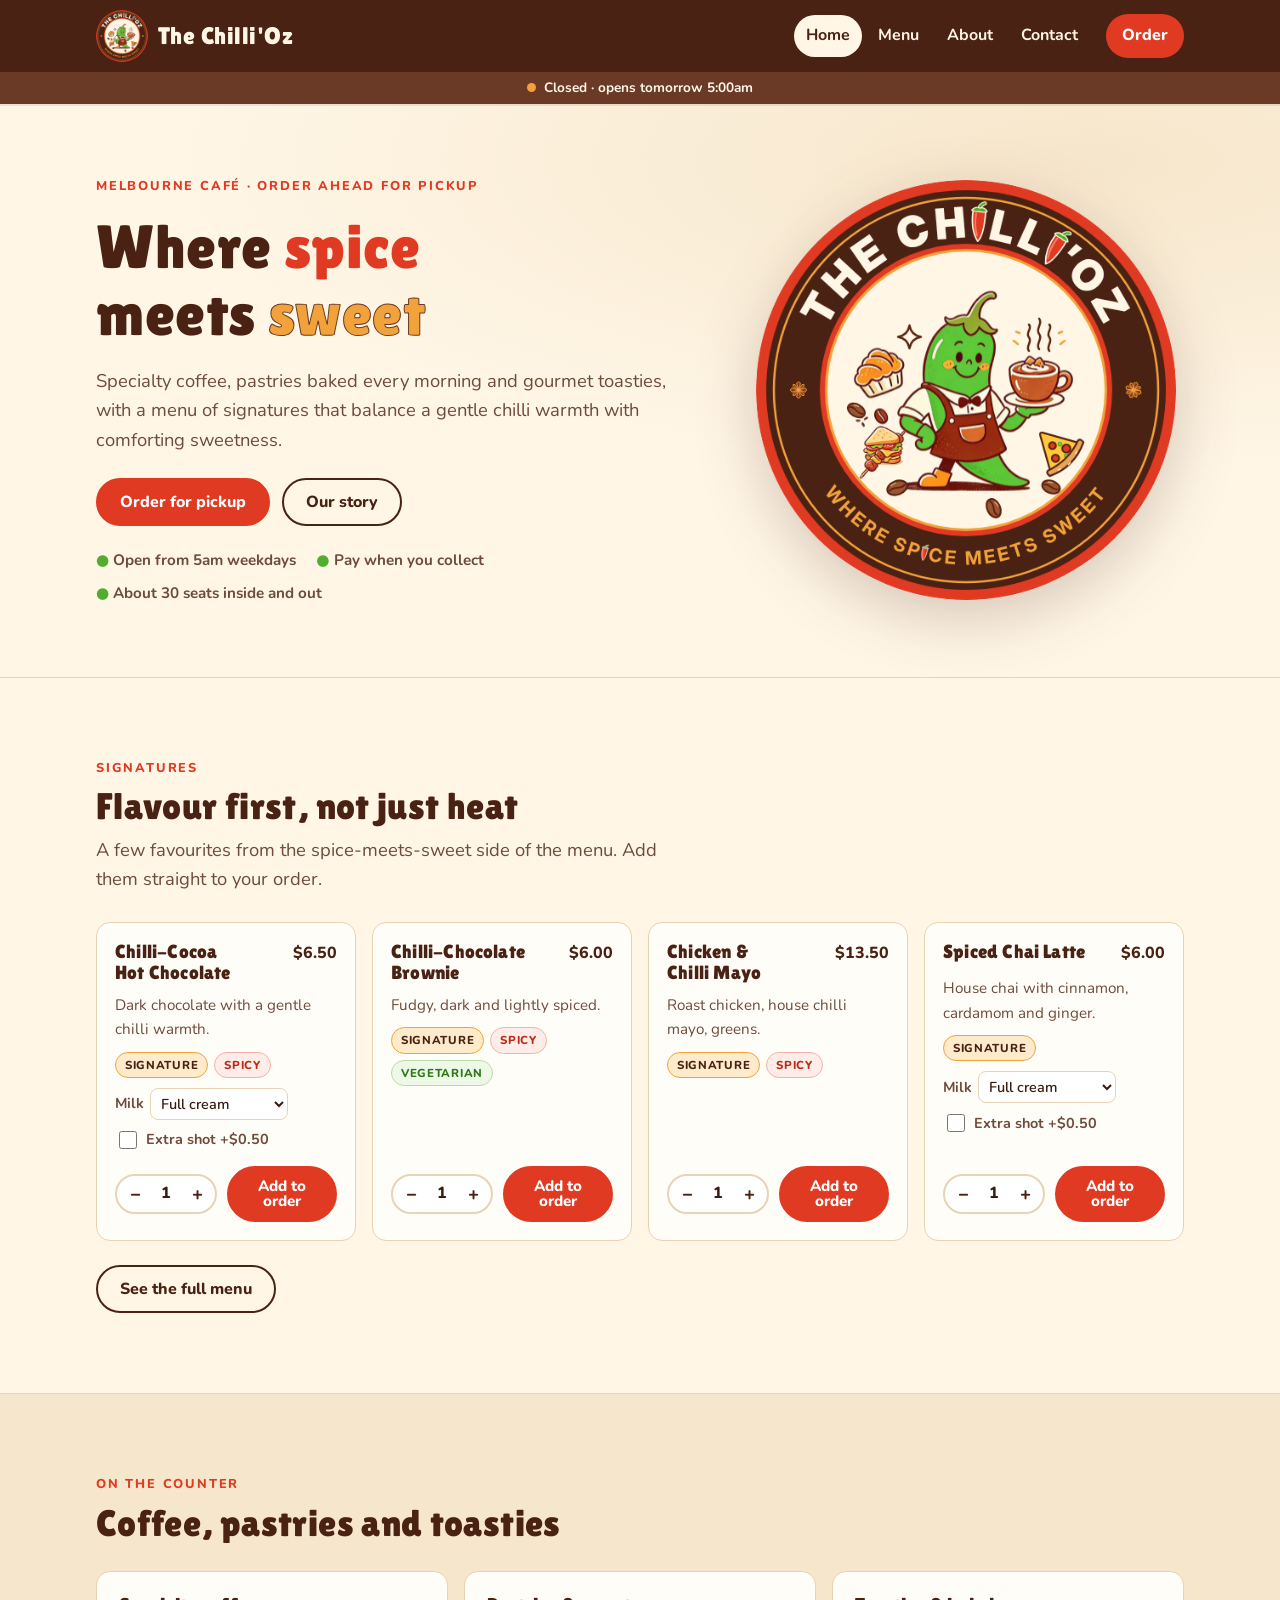
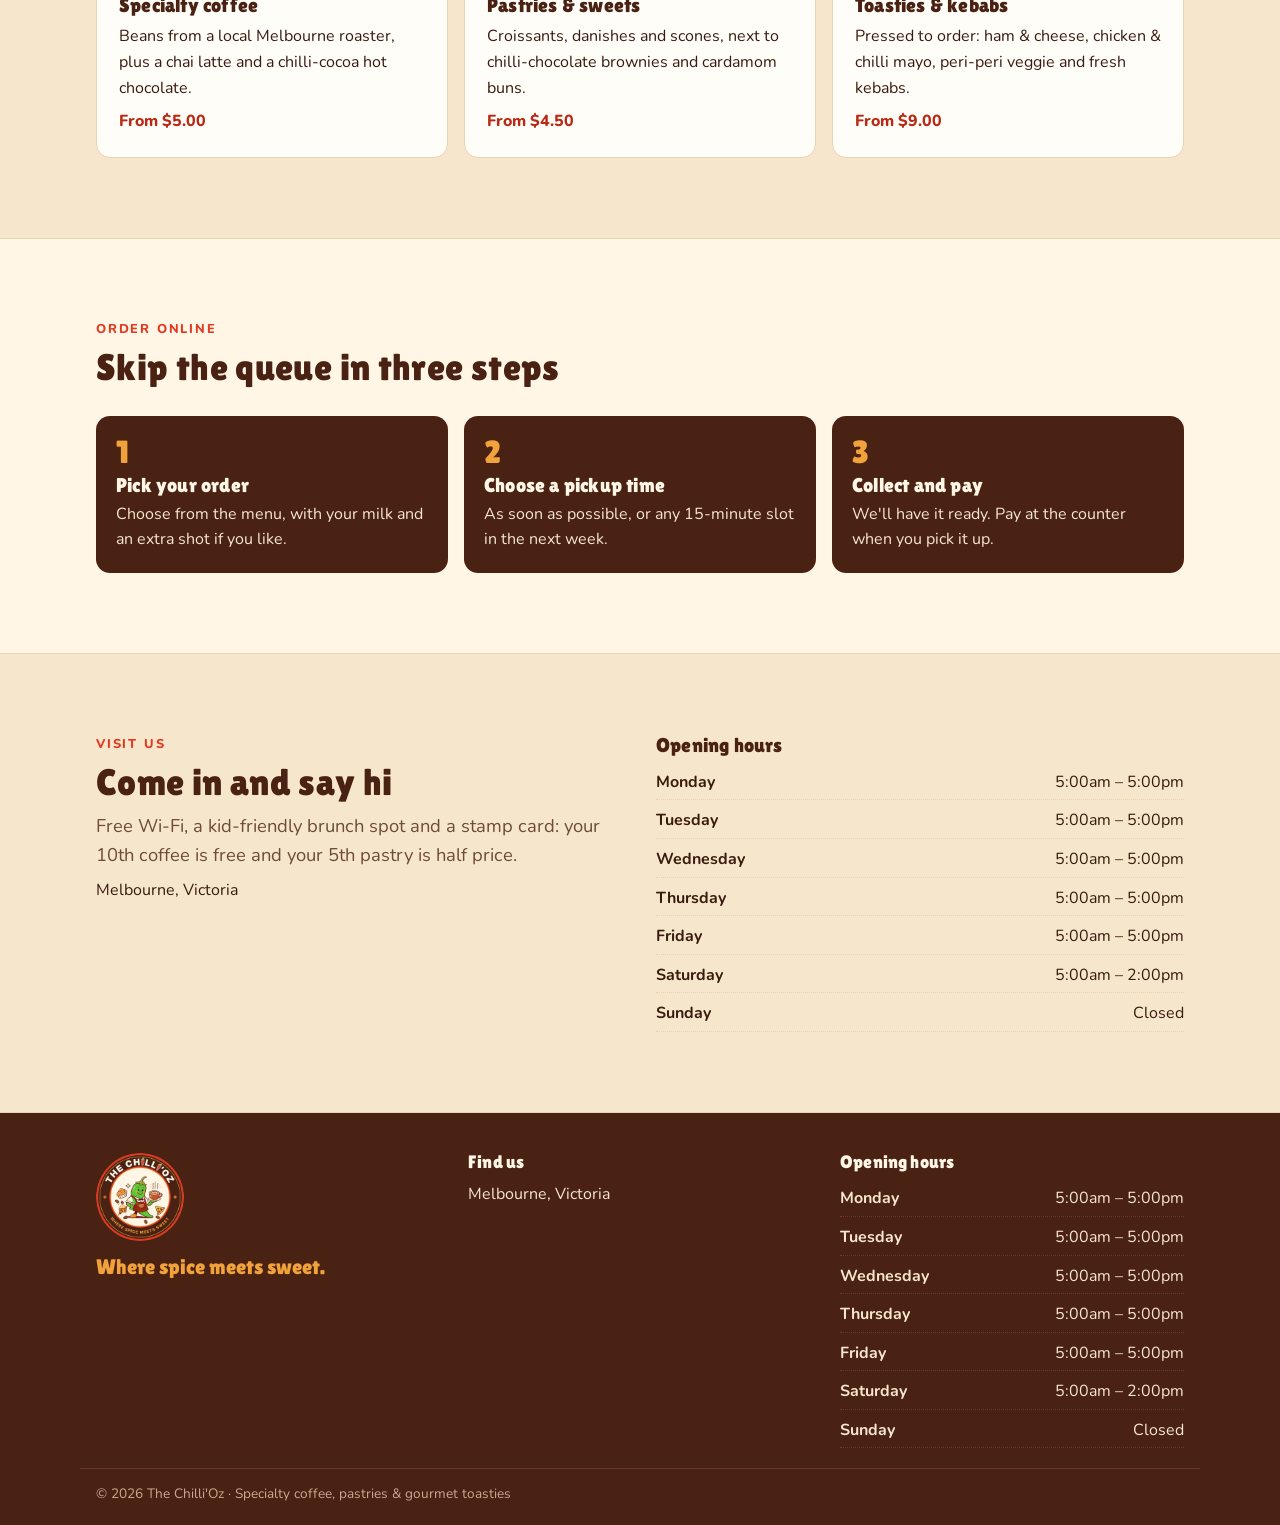
==== index.html @ d9698aa6 "Add The Chilli'Oz website with online ordering Static site for GitHub Pages: home, menu, about, cont" ====
<!doctype html>
<html lang="en-AU">
<head>
<meta charset="utf-8">
<meta name="viewport" content="width=device-width, initial-scale=1, viewport-fit=cover">
<title>The Chilli'Oz · Where spice meets sweet</title>
<meta name="description" content="Neighbourhood café in Melbourne serving specialty coffee, fresh pastries, gourmet toasties and spice-meets-sweet signatures. Order online for pickup.">
<meta name="theme-color" content="#4A2214">
<meta property="og:title" content="The Chilli'Oz · Where spice meets sweet">
<meta property="og:description" content="Neighbourhood café in Melbourne serving specialty coffee, fresh pastries, gourmet toasties and spice-meets-sweet signatures. Order online for pickup.">
<meta property="og:image" content="assets/img/logo.png">
<link rel="icon" type="image/png" href="assets/img/favicon.png">
<link rel="preconnect" href="https://fonts.googleapis.com">
<link rel="preconnect" href="https://fonts.gstatic.com" crossorigin>
<link rel="stylesheet" href="https://fonts.googleapis.com/css2?family=Lilita+One&family=Nunito:wght@400;600;700;800&display=swap">
<link rel="stylesheet" href="assets/css/style.css">
</head>
<body data-page="index">
<header class="site-header" id="site-header"></header>
<main id="main">
<section class="hero">
  <div class="wrap hero-inner">
    <div class="hero-copy">
      <p class="eyebrow">Melbourne café · Order ahead for pickup</p>
      <h1>Where <span class="spice">spice</span> meets <span class="sweet">sweet</span></h1>
      <p class="lead">Specialty coffee, pastries baked every morning and gourmet toasties, with a menu of signatures that balance a gentle chilli warmth with comforting sweetness.</p>
      <div class="hero-actions">
        <a class="btn" href="menu.html">Order for pickup</a>
        <a class="btn btn-ghost" href="about.html">Our story</a>
      </div>
      <ul class="hero-facts">
        <li>Open from 5am weekdays</li>
        <li>Pay when you collect</li>
        <li>About 30 seats inside and out</li>
      </ul>
    </div>
    <img class="hero-logo" src="assets/img/logo.png" alt="The Chilli'Oz logo: a cheerful green chilli barista serving a cappuccino" width="494" height="494">
  </div>
</section>

<section class="section">
  <div class="wrap">
    <div class="section-head">
      <p class="eyebrow">Signatures</p>
      <h2>Flavour first, not just heat</h2>
      <p class="lead">A few favourites from the spice-meets-sweet side of the menu. Add them straight to your order.</p>
    </div>
    <div class="item-grid" id="featured-root"></div>
    <p style="margin-top:24px"><a class="btn btn-ghost" href="menu.html">See the full menu</a></p>
  </div>
</section>

<section class="section band">
  <div class="wrap">
    <div class="section-head">
      <p class="eyebrow">On the counter</p>
      <h2>Coffee, pastries and toasties</h2>
    </div>
    <div class="trio">
      <div><h3>Specialty coffee</h3><p>Beans from a local Melbourne roaster, plus a chai latte and a chilli-cocoa hot chocolate.</p><p class="from">From $5.00</p></div>
      <div><h3>Pastries &amp; sweets</h3><p>Croissants, danishes and scones, next to chilli-chocolate brownies and cardamom buns.</p><p class="from">From $4.50</p></div>
      <div><h3>Toasties &amp; kebabs</h3><p>Pressed to order: ham &amp; cheese, chicken &amp; chilli mayo, peri-peri veggie and fresh kebabs.</p><p class="from">From $9.00</p></div>
    </div>
  </div>
</section>

<section class="section">
  <div class="wrap">
    <div class="section-head">
      <p class="eyebrow">Order online</p>
      <h2>Skip the queue in three steps</h2>
    </div>
    <ol class="steps">
      <li><h3>Pick your order</h3><p>Choose from the menu, with your milk and an extra shot if you like.</p></li>
      <li><h3>Choose a pickup time</h3><p>As soon as possible, or any 15-minute slot in the next week.</p></li>
      <li><h3>Collect and pay</h3><p>We'll have it ready. Pay at the counter when you pick it up.</p></li>
    </ol>
  </div>
</section>

<section class="section band">
  <div class="wrap visit">
    <div class="section-head" style="margin:0">
      <p class="eyebrow">Visit us</p>
      <h2>Come in and say hi</h2>
      <p class="lead">Free Wi-Fi, a kid-friendly brunch spot and a stamp card: your 10th coffee is free and your 5th pastry is half price.</p>
      <ul class="plain" id="visit-contact"></ul>
    </div>
    <div id="visit-hours"></div>
  </div>
</section>
</main>
<footer class="site-footer" id="site-footer"></footer>
<script src="assets/js/config.js"></script>
<script src="assets/js/menu-data.js"></script>
<script src="assets/js/site.js"></script>
<script src="assets/js/menu.js"></script>
<script>
document.addEventListener("DOMContentLoaded", function () {
  document.getElementById("visit-hours").innerHTML = '<h3 style="margin-bottom:10px">Opening hours</h3>' + Chillioz.hoursListHTML();
  document.getElementById("visit-contact").innerHTML = Chillioz.contactLinesHTML();
});
</script>
</body>
</html>
---- assets/css/style.css ----
/* The Chilli'Oz — brand colours from the business plan.
   Layout: espresso-brown header band, steamed-milk pages, chilli red for actions,
   jalapeño green for "open" and good news, golden pastry for highlights. */
:root {
  --espresso: #4A2214;
  --espresso-2: #6B3A26;
  --chilli: #E03A22;
  --chilli-dark: #B92A16;
  --jalapeno: #4FAE2E;
  --jalapeno-dark: #2F7A16;
  --pastry: #F2A23A;
  --milk: #FFF6E6;
  --crust: #F6E6CB;
  --card: #FFFDF8;
  --line: #E8D3B4;
  --ink: #3A1B10;
  --ink-soft: #6E4B3B;

  --font-display: "Lilita One", "Arial Rounded MT Bold", "Trebuchet MS", sans-serif;
  --font-body: "Nunito", "Segoe UI", system-ui, -apple-system, sans-serif;

  --radius: 14px;
  --wrap: 1120px;
  --gutter-l: max(16px, env(safe-area-inset-left, 0px));
  --gutter-r: max(16px, env(safe-area-inset-right, 0px));
  color-scheme: light;
}

*, *::before, *::after { box-sizing: border-box; }
html { -webkit-text-size-adjust: 100%; scroll-behavior: smooth; }
@media (prefers-reduced-motion: reduce) { html { scroll-behavior: auto; } * { transition: none !important; animation: none !important; } }

body {
  margin: 0;
  background: var(--milk);
  color: var(--ink);
  font: 400 1rem/1.6 var(--font-body);
}
img { max-width: 100%; height: auto; display: block; }
a { color: var(--chilli-dark); }
a:hover { color: var(--chilli); }
:focus-visible { outline: 3px solid var(--pastry); outline-offset: 2px; border-radius: 4px; }
[hidden] { display: none !important; }

h1, h2, h3 { font-family: var(--font-display); font-weight: 400; line-height: 1.1; color: var(--espresso); text-wrap: balance; margin: 0; letter-spacing: .01em; }
h1 { font-size: clamp(2.2rem, 6vw, 3.8rem); }
h2 { font-size: clamp(1.6rem, 3.6vw, 2.3rem); }
h3 { font-size: 1.25rem; }
p { margin: 0; }

.wrap { max-width: var(--wrap); margin: 0 auto; padding-left: var(--gutter-l); padding-right: var(--gutter-r); }
.section { padding-block: clamp(40px, 7vw, 80px); }
.section-head { display: grid; gap: 8px; margin-bottom: 28px; max-width: 60ch; }
.eyebrow { font-weight: 800; font-size: .8rem; letter-spacing: .14em; text-transform: uppercase; color: var(--chilli); }
.lead { font-size: 1.15rem; color: var(--ink-soft); max-width: 58ch; }

/* ---------- buttons ---------- */
.btn {
  display: inline-flex; align-items: center; justify-content: center; gap: 8px;
  font: 800 1rem/1 var(--font-body);
  padding: 14px 22px; border-radius: 999px; border: 2px solid var(--chilli);
  background: var(--chilli); color: #fff; text-decoration: none; cursor: pointer;
  transition: background .15s, transform .15s;
}
.btn:hover { background: var(--chilli-dark); border-color: var(--chilli-dark); color: #fff; }
.btn:active { transform: translateY(1px); }
.btn:disabled { opacity: .6; cursor: progress; }
.btn-ghost { background: transparent; color: var(--espresso); border-color: var(--espresso); }
.btn-ghost:hover { background: var(--espresso); color: var(--milk); border-color: var(--espresso); }
.link-btn { background: none; border: 0; padding: 4px; font: inherit; font-size: .85rem; color: var(--ink-soft); text-decoration: underline; cursor: pointer; }
.link-btn:hover { color: var(--chilli-dark); }

/* ---------- header ---------- */
body::before { content: ""; position: fixed; inset: 0 0 auto; height: env(safe-area-inset-top, 0px); z-index: 30; background: var(--espresso); }
.site-header { position: sticky; top: env(safe-area-inset-top, 0px); z-index: 20; background: var(--espresso); color: var(--milk); box-shadow: 0 2px 0 rgba(0,0,0,.08); }
.header-inner {
  max-width: var(--wrap); margin: 0 auto; padding: 10px var(--gutter-r) 10px var(--gutter-l);
  display: flex; align-items: center; gap: 16px;
}
.brand { display: flex; align-items: center; gap: 10px; text-decoration: none; color: var(--milk); margin-right: auto; }
.brand img { width: 52px; height: 52px; border-radius: 50%; }
.brand-name { font-family: var(--font-display); font-size: 1.5rem; letter-spacing: .02em; }
.brand:hover { color: var(--pastry); }
.site-nav { display: flex; gap: 4px; }
.site-nav a { color: var(--milk); text-decoration: none; font-weight: 700; padding: 8px 12px; border-radius: 999px; }
.site-nav a:hover { background: var(--espresso-2); color: #fff; }
.site-nav a[aria-current="page"] { background: var(--milk); color: var(--espresso); }
.cart-link { display: inline-flex; align-items: center; gap: 8px; background: var(--chilli); color: #fff; text-decoration: none; font-weight: 800; padding: 9px 16px; border-radius: 999px; }
.cart-link:hover { background: var(--chilli-dark); color: #fff; }
.cart-count { background: var(--milk); color: var(--chilli-dark); border-radius: 999px; min-width: 24px; padding: 1px 7px; text-align: center; font-size: .85rem; font-variant-numeric: tabular-nums; }
.nav-toggle { display: none; background: transparent; color: var(--milk); border: 2px solid var(--espresso-2); border-radius: 999px; padding: 4px 14px; font: 700 1.3rem var(--font-body); cursor: pointer; }
.status-strip { display: flex; align-items: center; justify-content: center; gap: 8px; font-size: .85rem; font-weight: 700; padding: 5px var(--gutter-r) 5px var(--gutter-l); background: var(--espresso-2); color: var(--milk); }
.status-strip .dot { width: 9px; height: 9px; border-radius: 50%; background: var(--pastry); }
.status-strip.is-open .dot { background: #7BE04F; box-shadow: 0 0 0 3px rgba(123,224,79,.25); }

@media (max-width: 760px) {
  .brand-name { font-size: 1.2rem; }
  .brand img { width: 44px; height: 44px; }
  .nav-toggle { display: inline-block; }
  .header-inner { flex-wrap: wrap; gap: 10px; }
  .site-nav { display: none; order: 3; width: 100%; flex-direction: column; padding-bottom: 6px; }
  .site-header.nav-open .site-nav { display: flex; }
  .site-nav a { padding: 10px 12px; }
}
@media (max-width: 380px) { .brand-name { display: none; } }

/* ---------- hero ---------- */
.hero { background: radial-gradient(120% 90% at 85% 10%, var(--crust) 0%, var(--milk) 60%); border-bottom: 1px solid var(--line); }
.hero-inner { display: grid; grid-template-columns: minmax(0, 1.15fr) minmax(0, .85fr); align-items: center; gap: clamp(24px, 5vw, 64px); padding-block: clamp(36px, 6vw, 72px); }
.hero-copy { display: grid; gap: 18px; min-width: 0; }
.hero h1 .spice { color: var(--chilli); }
.hero h1 .sweet { color: var(--pastry); -webkit-text-stroke: 1px var(--espresso-2); }
.hero-actions { display: flex; flex-wrap: wrap; gap: 12px; margin-top: 6px; }
.hero-facts { display: flex; flex-wrap: wrap; gap: 8px 20px; font-size: .95rem; color: var(--ink-soft); font-weight: 700; padding: 0; margin: 4px 0 0; list-style: none; }
.hero-facts li::before { content: "● "; color: var(--jalapeno); }
.hero-logo { justify-self: center; width: min(100%, 420px); filter: drop-shadow(0 18px 30px rgba(74,34,20,.22)); }
@media (max-width: 760px) {
  .hero-inner { grid-template-columns: 1fr; }
  .hero-logo { order: -1; width: min(70%, 280px); }
}

/* ---------- menu items ---------- */
.item-grid { display: grid; grid-template-columns: repeat(auto-fill, minmax(260px, 1fr)); gap: 16px; }
.item {
  display: flex; flex-direction: column; gap: 10px;
  background: var(--card); border: 1px solid var(--line); border-radius: var(--radius); padding: 18px;
}
.item-head { display: flex; justify-content: space-between; align-items: baseline; gap: 12px; }
.item-name { font-size: 1.2rem; min-width: 0; }
.item-price { font-weight: 800; color: var(--espresso); font-variant-numeric: tabular-nums; white-space: nowrap; }
.item-desc { color: var(--ink-soft); font-size: .95rem; }
.tags { display: flex; flex-wrap: wrap; gap: 6px; padding: 0; margin: 0; list-style: none; }
.tag { font-size: .72rem; font-weight: 800; letter-spacing: .06em; text-transform: uppercase; padding: 3px 9px; border-radius: 999px; border: 1px solid; }
.tag-signature { color: var(--espresso); border-color: var(--pastry); background: #FDEBCB; }
.tag-spicy { color: var(--chilli-dark); border-color: #F3B3A7; background: #FDECE8; }
.tag-veg { color: var(--jalapeno-dark); border-color: #B9DEA9; background: #EEF8E8; }
.item-options { display: flex; flex-wrap: wrap; gap: 8px 14px; font-size: .9rem; }
.field-inline { display: inline-flex; align-items: center; gap: 6px; color: var(--ink-soft); font-weight: 700; }
.field-inline select { font: inherit; font-weight: 600; padding: 4px 6px; border: 1px solid var(--line); border-radius: 8px; background: #fff; color: var(--ink); }
.field-inline.check input { width: 18px; height: 18px; accent-color: var(--chilli); }
.item-actions { display: flex; align-items: center; justify-content: space-between; gap: 10px; margin-top: auto; padding-top: 4px; }
.btn-add { padding: 11px 18px; font-size: .95rem; }
.sold-out { margin-top: auto; font-weight: 800; color: var(--ink-soft); }
.item.is-sold-out { opacity: .65; }

.stepper { display: inline-flex; align-items: center; border: 2px solid var(--line); border-radius: 999px; background: #fff; }
.stepper button { width: 36px; height: 36px; border: 0; background: none; font: 800 1.15rem/1 var(--font-body); color: var(--espresso); cursor: pointer; border-radius: 50%; }
.stepper button:hover { background: var(--crust); }
.stepper output { min-width: 26px; text-align: center; font-weight: 800; font-variant-numeric: tabular-nums; }
.stepper.small button { width: 30px; height: 30px; font-size: 1rem; }

/* ---------- menu page ---------- */
.page-head { background: var(--espresso); color: var(--milk); padding-block: clamp(28px, 5vw, 48px); }
.page-head h1 { color: var(--milk); }
.page-head p { color: var(--crust); margin-top: 8px; max-width: 60ch; }
.menu-jump { position: sticky; top: calc(env(safe-area-inset-top, 0px) + var(--header-h, 102px)); z-index: 10; background: var(--milk); border-bottom: 1px solid var(--line); }
.menu-jump-inner { display: flex; gap: 8px; overflow-x: auto; padding-block: 10px; scrollbar-width: thin; }
.menu-jump a { flex: none; text-decoration: none; font-weight: 800; font-size: .9rem; color: var(--espresso); padding: 7px 14px; border-radius: 999px; border: 1px solid var(--line); background: var(--card); }
.menu-jump a:hover { border-color: var(--chilli); color: var(--chilli-dark); }
.menu-section { padding-top: 36px; scroll-margin-top: 170px; }
.menu-section-head { display: flex; flex-wrap: wrap; align-items: baseline; gap: 6px 16px; margin-bottom: 16px; padding-bottom: 10px; border-bottom: 2px dashed var(--line); }
.menu-section-head p { color: var(--ink-soft); }
.price-note { font-size: .9rem; color: var(--ink-soft); margin-top: 28px; }

/* ---------- home sections ---------- */
.trio { display: grid; grid-template-columns: repeat(3, minmax(0, 1fr)); gap: 16px; }
.trio > div { background: var(--card); border: 1px solid var(--line); border-radius: var(--radius); padding: 22px; display: grid; gap: 8px; align-content: start; }
.trio .from { font-weight: 800; color: var(--chilli-dark); font-variant-numeric: tabular-nums; }
.steps { display: grid; grid-template-columns: repeat(3, minmax(0, 1fr)); gap: 16px; counter-reset: step; padding: 0; margin: 0; list-style: none; }
.steps li { counter-increment: step; display: grid; gap: 6px; padding: 20px; border-radius: var(--radius); background: var(--espresso); color: var(--crust); }
.steps li::before { content: counter(step); font-family: var(--font-display); font-size: 2rem; color: var(--pastry); line-height: 1; }
.steps h3 { color: var(--milk); }
.band { background: var(--crust); border-block: 1px solid var(--line); }
.visit { display: grid; grid-template-columns: minmax(0, 1fr) minmax(0, 1fr); gap: 32px; align-items: start; }
@media (max-width: 760px) {
  .trio, .steps, .visit { grid-template-columns: 1fr; }
}

.hours-list { margin: 0; display: grid; gap: 4px; font-variant-numeric: tabular-nums; }
.hours-list div { display: flex; justify-content: space-between; gap: 16px; border-bottom: 1px dotted var(--line); padding: 4px 0; }
.hours-list dt { font-weight: 700; }
.hours-list dd { margin: 0; }
ul.plain { list-style: none; padding: 0; margin: 0; display: grid; gap: 6px; }

/* ---------- about ---------- */
.prose { display: grid; gap: 16px; max-width: 65ch; font-size: 1.05rem; }
.split { display: grid; grid-template-columns: minmax(0, 1.2fr) minmax(0, .8fr); gap: clamp(24px, 5vw, 56px); align-items: center; }
.split img { width: min(100%, 360px); justify-self: center; }
.pair { display: grid; grid-template-columns: repeat(2, minmax(0, 1fr)); gap: 16px; }
.pair > div { padding: 22px; border-radius: var(--radius); background: var(--card); border: 1px solid var(--line); display: grid; gap: 8px; }
.swatches { display: flex; flex-wrap: wrap; gap: 10px; padding: 0; margin: 0; list-style: none; }
.swatches li { display: flex; align-items: center; gap: 8px; font-weight: 700; font-size: .9rem; }
.swatches span { width: 22px; height: 22px; border-radius: 50%; border: 1px solid rgba(0,0,0,.12); }
@media (max-width: 760px) { .split, .pair { grid-template-columns: 1fr; } }

/* ---------- order page ---------- */
.order-layout { display: grid; grid-template-columns: minmax(0, 1fr) minmax(0, 1fr); gap: 28px; align-items: start; }
@media (max-width: 860px) { .order-layout { grid-template-columns: 1fr; } }
.panel { background: var(--card); border: 1px solid var(--line); border-radius: var(--radius); padding: clamp(18px, 3vw, 26px); display: grid; gap: 16px; }
.cart-lines { list-style: none; padding: 0; margin: 0; display: grid; }
.cart-line { display: grid; grid-template-columns: minmax(0, 1fr) auto auto; grid-template-areas: "main step price" "main remove remove"; align-items: center; gap: 2px 12px; padding: 12px 0; border-bottom: 1px dashed var(--line); }
.cart-line-main { grid-area: main; display: grid; min-width: 0; }
.cart-line .stepper { grid-area: step; }
.cart-line-price { grid-area: price; font-weight: 800; font-variant-numeric: tabular-nums; min-width: 64px; text-align: right; }
.cart-line .link-btn { grid-area: remove; justify-self: end; }
.cart-line-name { font-weight: 800; }
.cart-line-opts { font-size: .85rem; color: var(--ink-soft); }
.cart-total { display: flex; justify-content: space-between; align-items: baseline; font-family: var(--font-display); font-size: 1.5rem; color: var(--espresso); }
.cart-total output { font-variant-numeric: tabular-nums; }
.pay-note { font-size: .9rem; color: var(--ink-soft); }
.empty-cart { display: grid; gap: 14px; justify-items: start; padding: 8px 0; }

.form { display: grid; gap: 14px; }
.field { display: grid; gap: 6px; }
.field label { font-weight: 800; font-size: .95rem; }
.field .hint { font-weight: 600; color: var(--ink-soft); font-size: .85rem; }
.field input, .field select, .field textarea {
  font: inherit; padding: 11px 12px; border-radius: 10px; border: 1.5px solid var(--line); background: #fff; color: var(--ink); width: 100%;
}
.field input:focus, .field select:focus, .field textarea:focus { border-color: var(--pastry); outline: none; box-shadow: 0 0 0 3px rgba(242,162,58,.3); }
.field-row { display: grid; grid-template-columns: minmax(0, 1fr) minmax(0, 1fr); gap: 12px; }
@media (max-width: 480px) { .field-row { grid-template-columns: 1fr; } }
.trap { position: absolute; left: -10000px; width: 1px; height: 1px; overflow: hidden; }
.form-msg { padding: 12px 14px; border-radius: 10px; font-weight: 600; }
.form-msg.warn { background: #FDEBCB; color: var(--espresso); border: 1px solid var(--pastry); }
.form-msg.error { background: #FDECE8; color: var(--chilli-dark); border: 1px solid #F3B3A7; }
.setup-note { background: #FDEBCB; border: 1px solid var(--pastry); border-radius: var(--radius); padding: 14px 16px; font-weight: 600; }

.done { text-align: center; display: grid; gap: 14px; justify-items: center; padding-block: 24px; }
.done img { width: 140px; }
.done .order-id { font-family: var(--font-display); font-size: 2rem; color: var(--chilli); letter-spacing: .04em; }
.done dl { display: grid; grid-template-columns: auto auto; gap: 4px 16px; margin: 0; text-align: left; }
.done dt { font-weight: 800; }
.done dd { margin: 0; font-variant-numeric: tabular-nums; }

/* ---------- toast ---------- */
.toast {
  position: fixed; left: 50%; bottom: calc(20px + env(safe-area-inset-bottom, 0px)); transform: translate(-50%, 140%);
  background: var(--espresso); color: var(--milk); padding: 12px 18px; border-radius: 999px; font-weight: 700;
  box-shadow: 0 10px 30px rgba(0,0,0,.25); z-index: 40; transition: transform .25s; max-width: calc(100% - 32px);
}
.toast a { color: var(--pastry); margin-left: 8px; }
.toast.show { transform: translate(-50%, 0); }

/* ---------- footer ---------- */
.site-footer { background: var(--espresso); color: var(--crust); margin-top: 0; }
.footer-inner { max-width: var(--wrap); margin: 0 auto; padding: 40px var(--gutter-r) 20px var(--gutter-l); display: grid; grid-template-columns: minmax(0, 1fr) minmax(0, 1fr) minmax(0, 1fr); gap: 28px; }
.footer-brand { display: grid; gap: 10px; justify-items: start; align-content: start; }
.footer-brand img { border-radius: 50%; }
.tagline { font-family: var(--font-display); font-size: 1.3rem; color: var(--pastry); }
.footer-h { font-size: 1.1rem; color: var(--milk); margin-bottom: 10px; }
.site-footer a { color: var(--milk); }
.site-footer a:hover { color: var(--pastry); }
.site-footer .hours-list div { border-color: var(--espresso-2); }
.footer-small { max-width: var(--wrap); margin: 0 auto; padding: 14px var(--gutter-r) calc(20px + env(safe-area-inset-bottom, 0px)) var(--gutter-l); font-size: .85rem; color: #C9A98F; border-top: 1px solid var(--espresso-2); }
@media (max-width: 760px) { .footer-inner { grid-template-columns: 1fr; } }
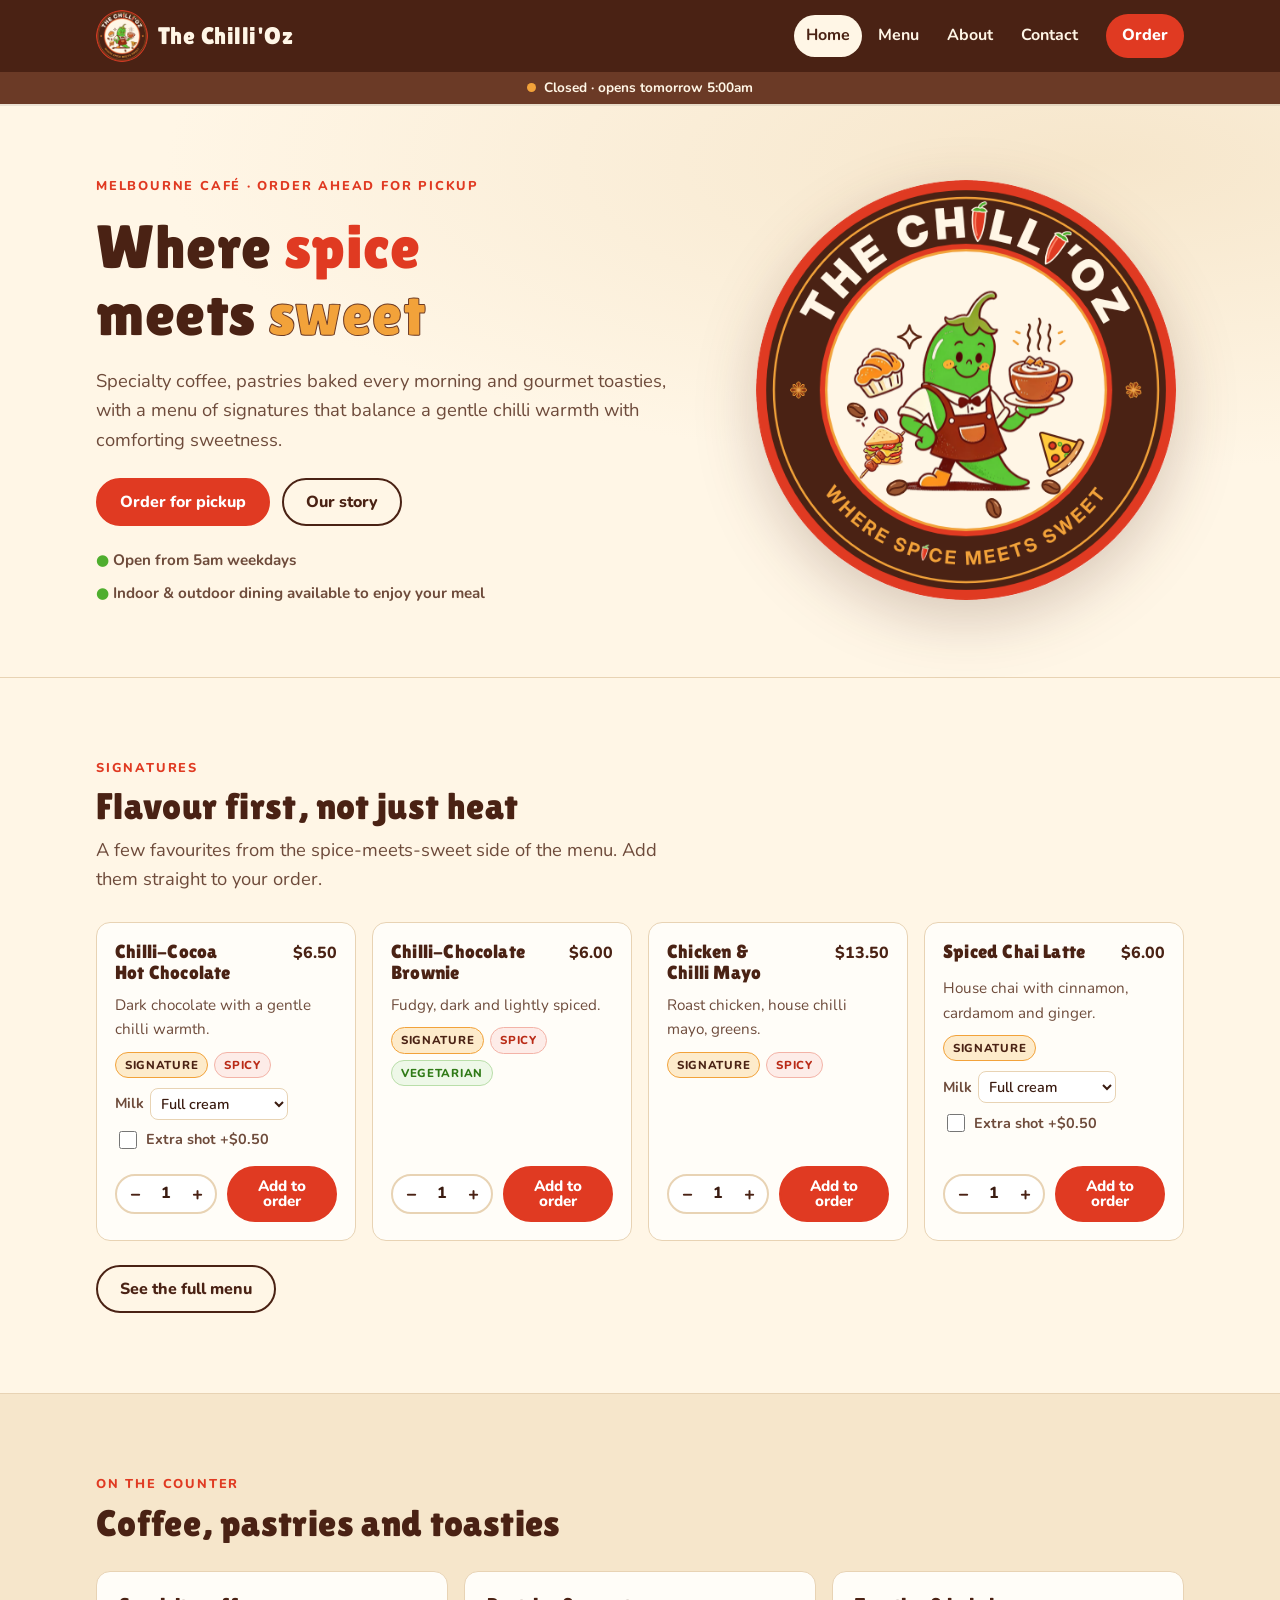
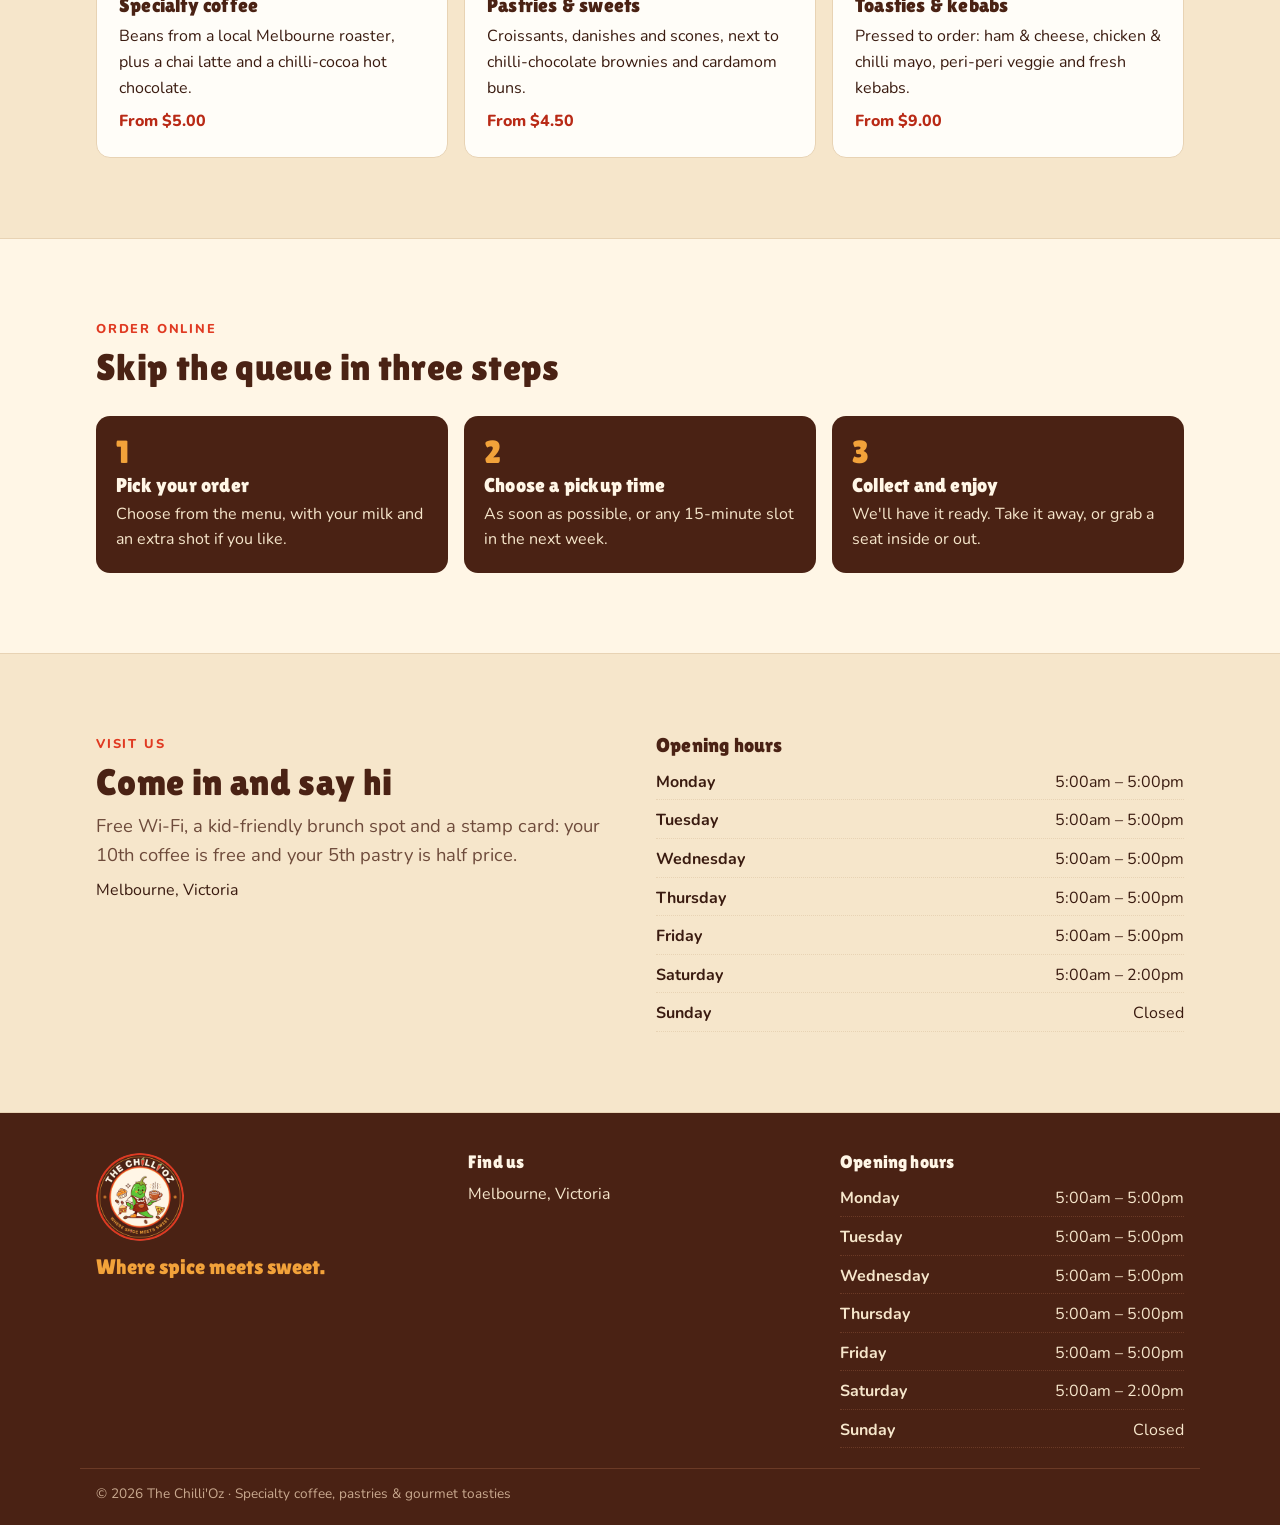
==== commit 562ad397: "Drop pay-on-pickup wording and highlight indoor and outdoor dining Co-Authored-By: Claude Opus 5.5 (" ====
--- a/index.html
+++ b/index.html
@@ -30,8 +30,7 @@
       </div>
       <ul class="hero-facts">
         <li>Open from 5am weekdays</li>
-        <li>Pay when you collect</li>
-        <li>About 30 seats inside and out</li>
+        <li>Indoor &amp; outdoor dining available to enjoy your meal</li>
       </ul>
     </div>
     <img class="hero-logo" src="assets/img/logo.png" alt="The Chilli'Oz logo: a cheerful green chilli barista serving a cappuccino" width="494" height="494">
@@ -73,7 +72,7 @@
     <ol class="steps">
       <li><h3>Pick your order</h3><p>Choose from the menu, with your milk and an extra shot if you like.</p></li>
       <li><h3>Choose a pickup time</h3><p>As soon as possible, or any 15-minute slot in the next week.</p></li>
-      <li><h3>Collect and pay</h3><p>We'll have it ready. Pay at the counter when you pick it up.</p></li>
+      <li><h3>Collect and enjoy</h3><p>We'll have it ready. Take it away, or grab a seat inside or out.</p></li>
     </ol>
   </div>
 </section>
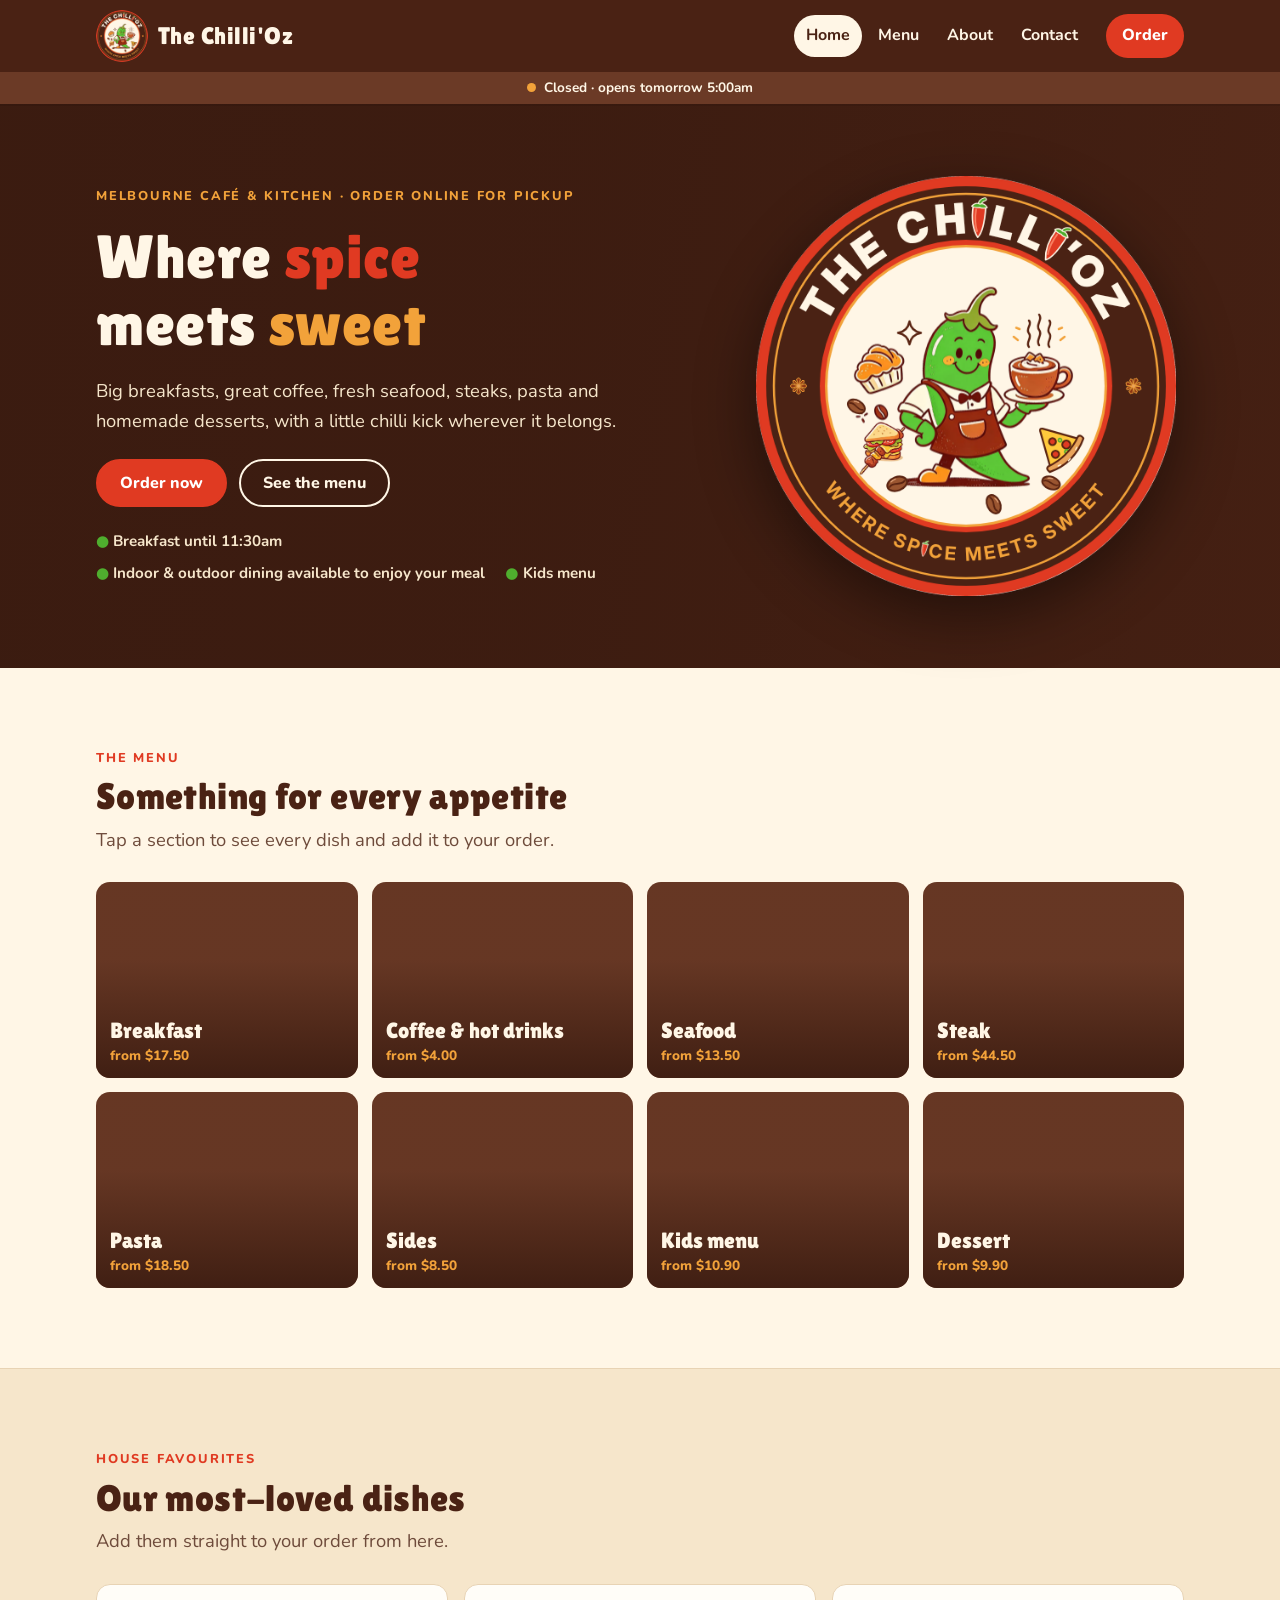
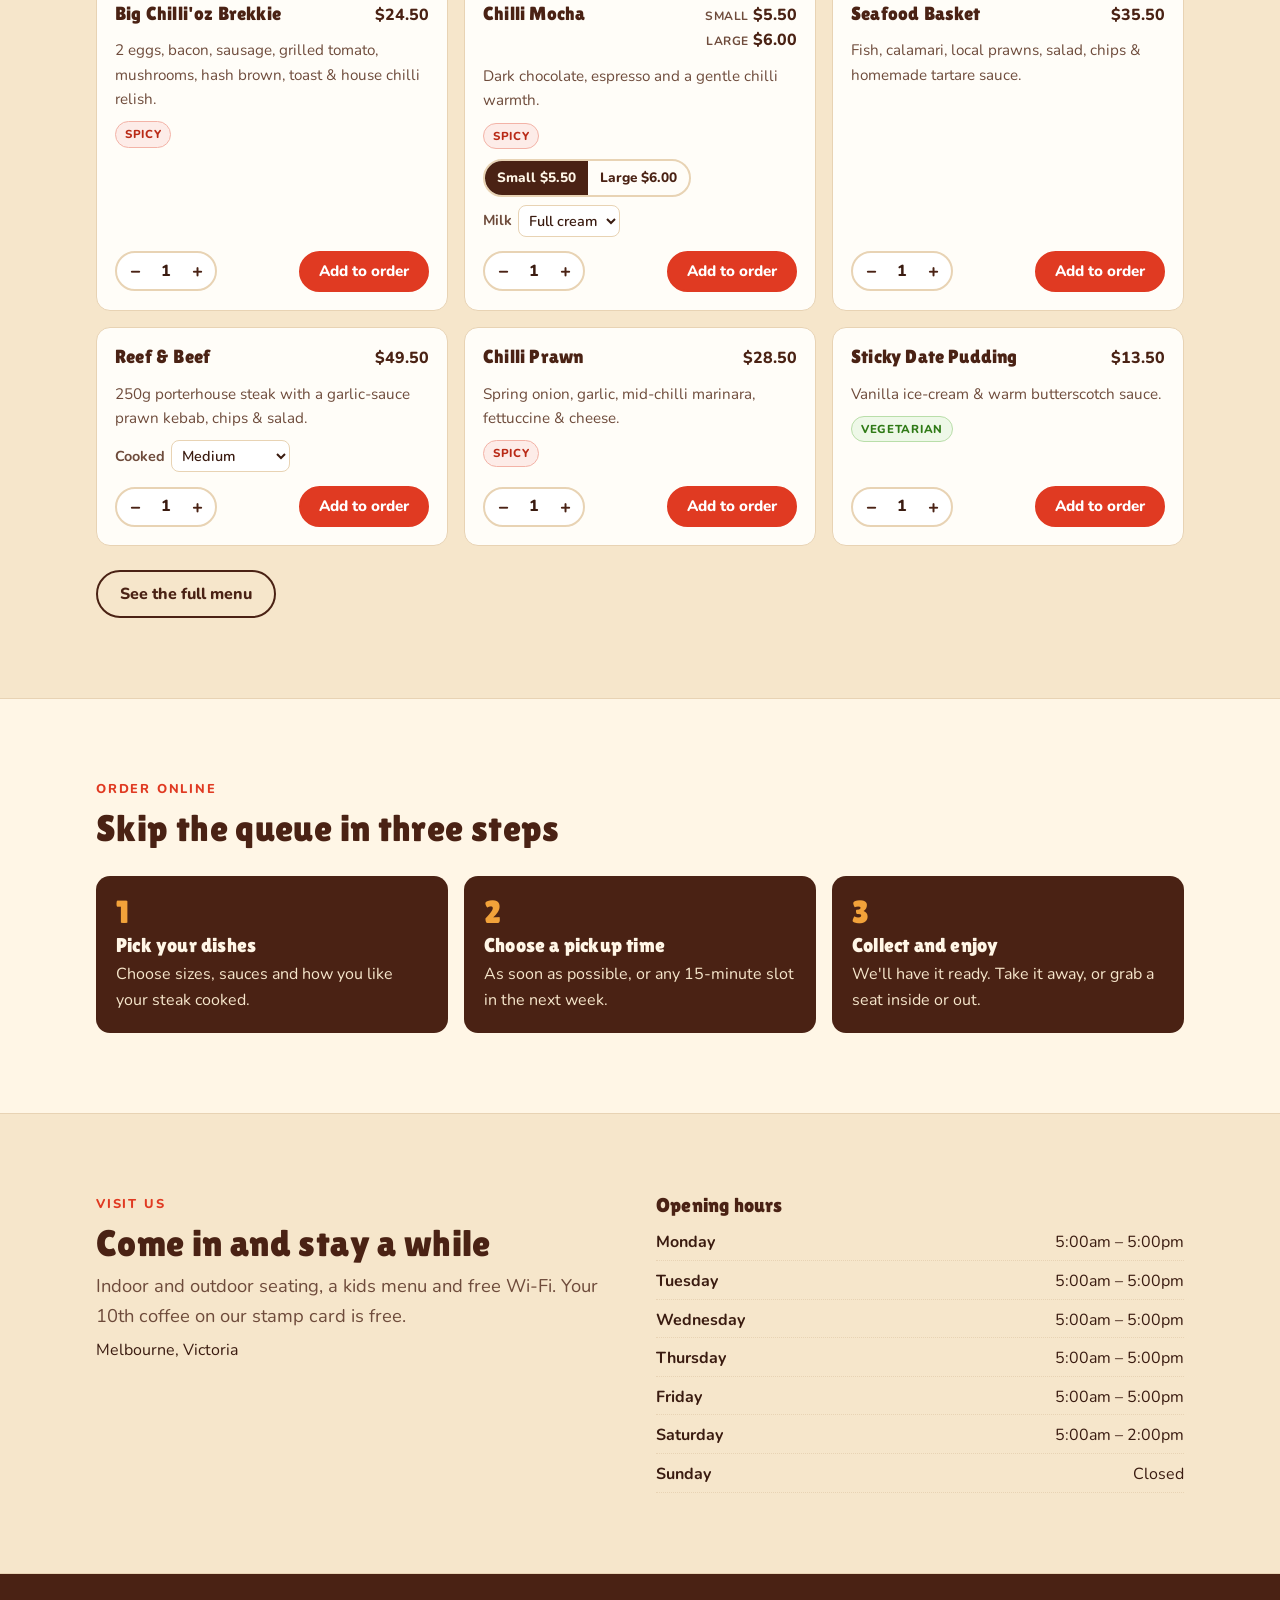
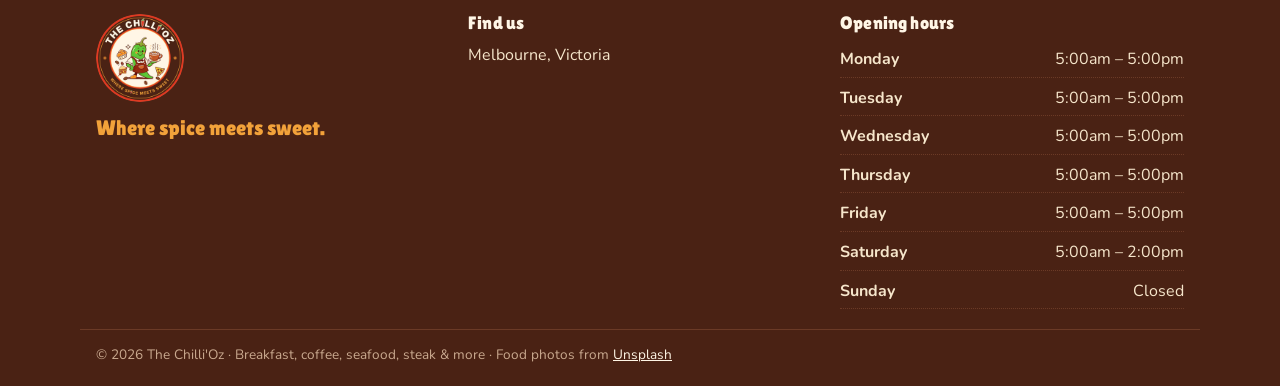
==== commit d5f5a790: "Rebuild site around the new full menu with food photos Adds breakfast, coffee, seafood, steak, pasta" ====
--- a/index.html
+++ b/index.html
@@ -4,10 +4,10 @@
 <meta charset="utf-8">
 <meta name="viewport" content="width=device-width, initial-scale=1, viewport-fit=cover">
 <title>The Chilli'Oz · Where spice meets sweet</title>
-<meta name="description" content="Neighbourhood café in Melbourne serving specialty coffee, fresh pastries, gourmet toasties and spice-meets-sweet signatures. Order online for pickup.">
+<meta name="description" content="Melbourne café and kitchen: big breakfasts, coffee, seafood, steak, pasta, kids meals and desserts. Order online for pickup.">
 <meta name="theme-color" content="#4A2214">
 <meta property="og:title" content="The Chilli'Oz · Where spice meets sweet">
-<meta property="og:description" content="Neighbourhood café in Melbourne serving specialty coffee, fresh pastries, gourmet toasties and spice-meets-sweet signatures. Order online for pickup.">
+<meta property="og:description" content="Melbourne café and kitchen: big breakfasts, coffee, seafood, steak, pasta, kids meals and desserts. Order online for pickup.">
 <meta property="og:image" content="assets/img/logo.png">
 <link rel="icon" type="image/png" href="assets/img/favicon.png">
 <link rel="preconnect" href="https://fonts.googleapis.com">
@@ -18,19 +18,21 @@
 <body data-page="index">
 <header class="site-header" id="site-header"></header>
 <main id="main">
-<section class="hero">
+<section class="hero hero-photo">
+  <img class="hero-bg" src="https://images.unsplash.com/photo-1749922217403-412f69429dc5?auto=format&amp;fit=crop&amp;w=1600&amp;q=70" alt="" onerror="this.classList.add('is-missing')">
   <div class="wrap hero-inner">
     <div class="hero-copy">
-      <p class="eyebrow">Melbourne café · Order ahead for pickup</p>
+      <p class="eyebrow">Melbourne café &amp; kitchen · Order online for pickup</p>
       <h1>Where <span class="spice">spice</span> meets <span class="sweet">sweet</span></h1>
-      <p class="lead">Specialty coffee, pastries baked every morning and gourmet toasties, with a menu of signatures that balance a gentle chilli warmth with comforting sweetness.</p>
+      <p class="lead">Big breakfasts, great coffee, fresh seafood, steaks, pasta and homemade desserts, with a little chilli kick wherever it belongs.</p>
       <div class="hero-actions">
-        <a class="btn" href="menu.html">Order for pickup</a>
-        <a class="btn btn-ghost" href="about.html">Our story</a>
+        <a class="btn" href="menu.html">Order now</a>
+        <a class="btn btn-ghost" href="menu.html#breakfast">See the menu</a>
       </div>
       <ul class="hero-facts">
-        <li>Open from 5am weekdays</li>
+        <li>Breakfast until 11:30am</li>
         <li>Indoor &amp; outdoor dining available to enjoy your meal</li>
+        <li>Kids menu</li>
       </ul>
     </div>
     <img class="hero-logo" src="assets/img/logo.png" alt="The Chilli'Oz logo: a cheerful green chilli barista serving a cappuccino" width="494" height="494">
@@ -40,26 +42,23 @@
 <section class="section">
   <div class="wrap">
     <div class="section-head">
-      <p class="eyebrow">Signatures</p>
-      <h2>Flavour first, not just heat</h2>
-      <p class="lead">A few favourites from the spice-meets-sweet side of the menu. Add them straight to your order.</p>
+      <p class="eyebrow">The menu</p>
+      <h2>Something for every appetite</h2>
+      <p class="lead">Tap a section to see every dish and add it to your order.</p>
     </div>
-    <div class="item-grid" id="featured-root"></div>
-    <p style="margin-top:24px"><a class="btn btn-ghost" href="menu.html">See the full menu</a></p>
+    <div class="tiles" id="tiles-root"></div>
   </div>
 </section>
 
 <section class="section band">
   <div class="wrap">
     <div class="section-head">
-      <p class="eyebrow">On the counter</p>
-      <h2>Coffee, pastries and toasties</h2>
+      <p class="eyebrow">House favourites</p>
+      <h2>Our most-loved dishes</h2>
+      <p class="lead">Add them straight to your order from here.</p>
     </div>
-    <div class="trio">
-      <div><h3>Specialty coffee</h3><p>Beans from a local Melbourne roaster, plus a chai latte and a chilli-cocoa hot chocolate.</p><p class="from">From $5.00</p></div>
-      <div><h3>Pastries &amp; sweets</h3><p>Croissants, danishes and scones, next to chilli-chocolate brownies and cardamom buns.</p><p class="from">From $4.50</p></div>
-      <div><h3>Toasties &amp; kebabs</h3><p>Pressed to order: ham &amp; cheese, chicken &amp; chilli mayo, peri-peri veggie and fresh kebabs.</p><p class="from">From $9.00</p></div>
-    </div>
+    <div class="item-grid featured-grid" id="featured-root"></div>
+    <p style="margin-top:24px"><a class="btn btn-ghost" href="menu.html">See the full menu</a></p>
   </div>
 </section>
 
@@ -70,7 +69,7 @@
       <h2>Skip the queue in three steps</h2>
     </div>
     <ol class="steps">
-      <li><h3>Pick your order</h3><p>Choose from the menu, with your milk and an extra shot if you like.</p></li>
+      <li><h3>Pick your dishes</h3><p>Choose sizes, sauces and how you like your steak cooked.</p></li>
       <li><h3>Choose a pickup time</h3><p>As soon as possible, or any 15-minute slot in the next week.</p></li>
       <li><h3>Collect and enjoy</h3><p>We'll have it ready. Take it away, or grab a seat inside or out.</p></li>
     </ol>
@@ -81,8 +80,8 @@
   <div class="wrap visit">
     <div class="section-head" style="margin:0">
       <p class="eyebrow">Visit us</p>
-      <h2>Come in and say hi</h2>
-      <p class="lead">Free Wi-Fi, a kid-friendly brunch spot and a stamp card: your 10th coffee is free and your 5th pastry is half price.</p>
+      <h2>Come in and stay a while</h2>
+      <p class="lead">Indoor and outdoor seating, a kids menu and free Wi-Fi. Your 10th coffee on our stamp card is free.</p>
       <ul class="plain" id="visit-contact"></ul>
     </div>
     <div id="visit-hours"></div>
--- a/assets/css/style.css
+++ b/assets/css/style.css
@@ -254,3 +254,48 @@
 .site-footer .hours-list div { border-color: var(--espresso-2); }
 .footer-small { max-width: var(--wrap); margin: 0 auto; padding: 14px var(--gutter-r) calc(20px + env(safe-area-inset-bottom, 0px)) var(--gutter-l); font-size: .85rem; color: #C9A98F; border-top: 1px solid var(--espresso-2); }
 @media (max-width: 760px) { .footer-inner { grid-template-columns: 1fr; } }
+
+/* ---------- photos (v2 menu) ---------- */
+.visually-hidden { position: absolute !important; width: 1px; height: 1px; overflow: hidden; clip: rect(0 0 0 0); white-space: nowrap; }
+img.is-missing { visibility: hidden; }
+
+.hero-photo { position: relative; isolation: isolate; color: var(--milk); background: var(--espresso); border-bottom: 0; }
+.hero-photo .hero-bg { position: absolute; inset: 0; width: 100%; height: 100%; object-fit: cover; z-index: -2; }
+.hero-photo::after { content: ""; position: absolute; inset: 0; z-index: -1; background: linear-gradient(100deg, rgba(58,27,16,.94) 0%, rgba(58,27,16,.82) 45%, rgba(58,27,16,.35) 100%); }
+.hero-photo h1 { color: var(--milk); }
+.hero-photo h1 .sweet { -webkit-text-stroke: 0; }
+.hero-photo .lead { color: var(--crust); }
+.hero-photo .eyebrow { color: var(--pastry); }
+.hero-photo .hero-facts { color: var(--crust); }
+.hero-photo .btn-ghost { color: var(--milk); border-color: var(--milk); }
+.hero-photo .btn-ghost:hover { background: var(--milk); color: var(--espresso); }
+.hero-photo .hero-logo { filter: drop-shadow(0 18px 30px rgba(0,0,0,.45)); }
+
+.tiles { display: grid; grid-template-columns: repeat(4, minmax(0, 1fr)); gap: 14px; }
+@media (max-width: 900px) { .tiles { grid-template-columns: repeat(2, minmax(0, 1fr)); } }
+.tile { position: relative; display: block; aspect-ratio: 4 / 3; max-width: 100%; border-radius: var(--radius); overflow: hidden; background: var(--espresso-2); text-decoration: none; isolation: isolate; }
+.tile-img { position: absolute; inset: 0; width: 100%; height: 100%; object-fit: cover; z-index: -2; transition: transform .4s; }
+.tile::after { content: ""; position: absolute; inset: 0; z-index: -1; background: linear-gradient(to top, rgba(58,27,16,.88), rgba(58,27,16,.1) 60%); }
+.tile:hover .tile-img { transform: scale(1.05); }
+.tile-text { position: absolute; left: 14px; right: 14px; bottom: 12px; display: grid; gap: 2px; }
+.tile-name { font-family: var(--font-display); font-size: 1.35rem; color: var(--milk); line-height: 1.1; }
+.tile-from { font-weight: 800; font-size: .85rem; color: var(--pastry); font-variant-numeric: tabular-nums; }
+
+.menu-banner { position: relative; isolation: isolate; border-radius: var(--radius); overflow: hidden; background: var(--espresso); min-height: 170px; display: flex; align-items: flex-end; margin-bottom: 18px; }
+.menu-banner-img { position: absolute; inset: 0; width: 100%; height: 100%; object-fit: cover; z-index: -2; }
+.menu-banner::after { content: ""; position: absolute; inset: 0; z-index: -1; background: linear-gradient(to top, rgba(58,27,16,.9), rgba(58,27,16,.15) 75%); }
+.menu-banner-text { padding: 18px 20px; display: grid; gap: 4px; }
+.menu-banner h2 { color: var(--milk); }
+.menu-banner p { color: var(--crust); font-weight: 600; }
+
+.item-price { display: flex; flex-direction: column; align-items: flex-end; gap: 0; }
+.price-size small { font-weight: 700; color: var(--ink-soft); font-size: .75rem; text-transform: uppercase; letter-spacing: .05em; }
+.sizes { border: 0; padding: 0; margin: 0; display: inline-flex; border: 2px solid var(--line); border-radius: 999px; overflow: hidden; }
+.sizes input { position: absolute; opacity: 0; pointer-events: none; }
+.sizes label { padding: 6px 12px; font-weight: 800; font-size: .85rem; cursor: pointer; color: var(--espresso); }
+.sizes input:checked + label { background: var(--espresso); color: var(--milk); }
+.sizes input:focus-visible + label { outline: 3px solid var(--pastry); outline-offset: -3px; }
+.tag-kids { color: #6b3fa0; border-color: #d6c3ee; background: #f4eefb; }
+.featured-grid { grid-template-columns: repeat(3, minmax(0, 1fr)); }
+@media (max-width: 900px) { .featured-grid { grid-template-columns: repeat(2, minmax(0, 1fr)); } }
+@media (max-width: 600px) { .featured-grid { grid-template-columns: 1fr; } }
